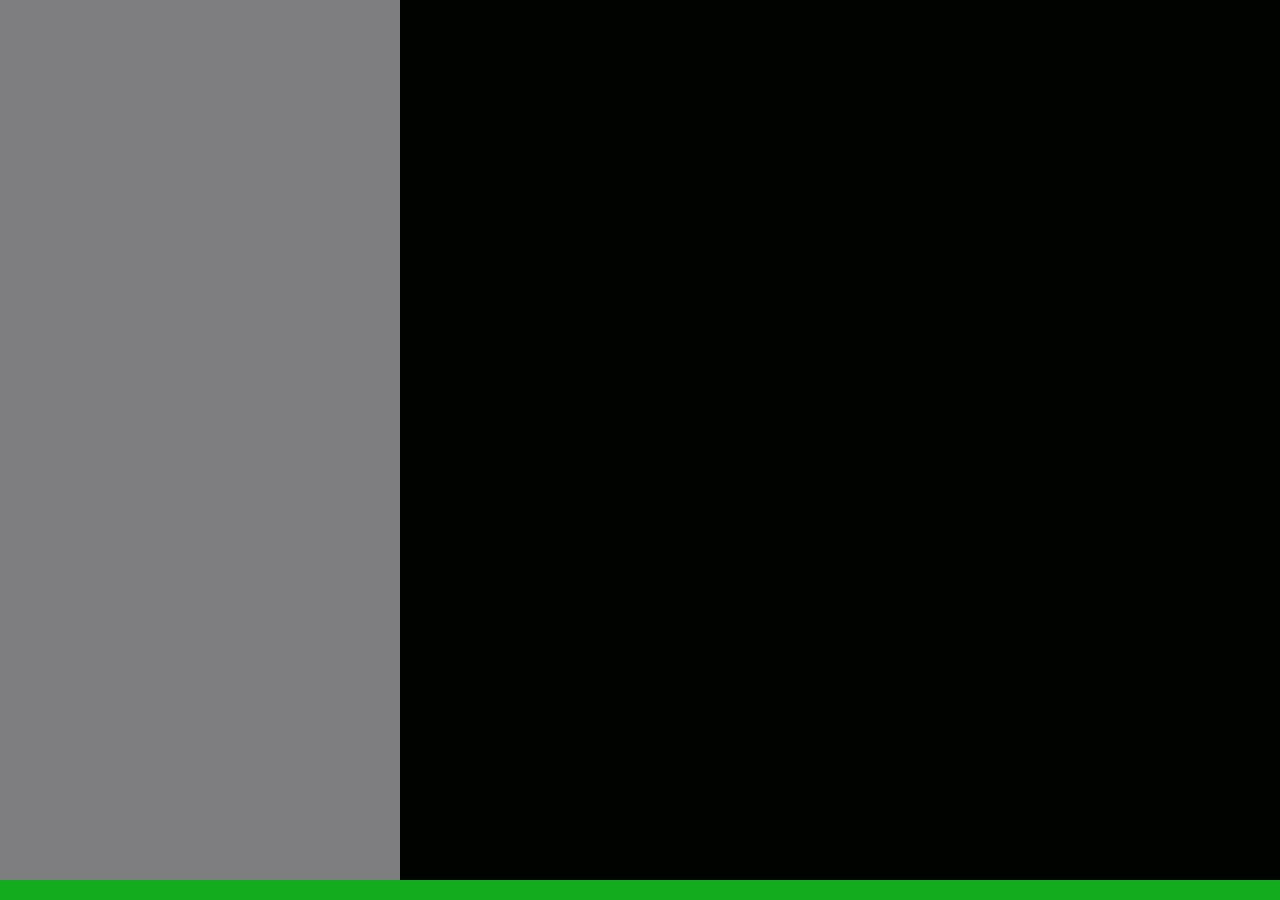
==== index.html @ 2b6fee9f "Added some code files from homework 6." ====
<!DOCTYPE html>
<html lang="en">
<head>
    <meta charset="UTF-8">
    <meta name="viewport" content="width=device-width, initial-scale=1.0">
    <link rel="stylesheet" href="styles.css">
    <title>SpencerCon</title>
</head>

<!-- Header -->
<header>

</header>


<!-- Body -->
<body>
    <!-- Side Bar Navigation -->
    <aside>
        
    </aside>
    
    <!-- Main -->
    <main>

    </main>
</body>

<!-- Footer -->
<footer>

</footer>

</html>
---- styles.css ----
/* ***************************************************************************************** */
/* Grid Set up */
body {
  margin: 0;
  min-height: 100vh;
  display: grid;
  
  /* Use `grid-template` to control the sizing of these areas. */
  grid-template: auto 1fr auto / minmax(275px, 400px) 1fr;

  /* Use `grid-template-areas` to define four named areas: `header`, `main`, `sidebar`, `footer`. */
  grid-template-areas:
    "header header"
    "sidebar main"
    "footer footer";
    gap: 0;
    box-sizing: border-box;
}

header {
  background-color: rgb(18, 172, 30);
  grid-area: header;
}

aside {
  background-color: rgb(126, 126, 128);
  grid-area: sidebar;
}

main {
  background-color: rgb(1, 3, 0);
  grid-area: main;
  max-width: 100vw;
}

footer {
  grid-area: footer;
  background-color: rgb(18, 172, 30);
  box-sizing: border-box;
  padding: 10px;
}
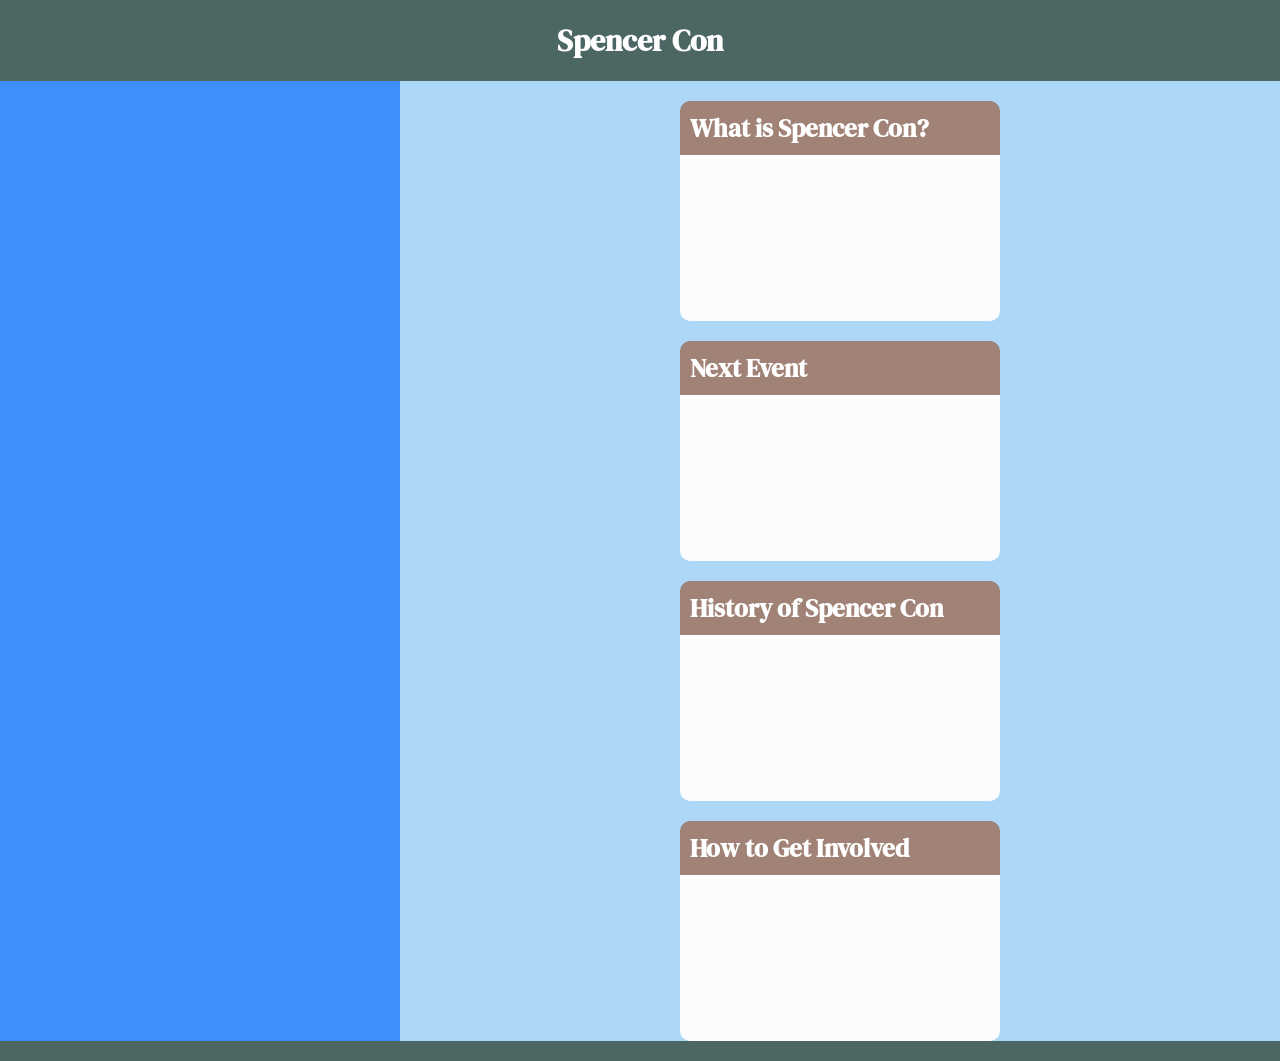
==== commit 46fa58c3: "Working towards getting the iPhone set up looking good." ====
--- a/index.html
+++ b/index.html
@@ -5,11 +5,19 @@
     <meta name="viewport" content="width=device-width, initial-scale=1.0">
     <link rel="stylesheet" href="styles.css">
     <title>SpencerCon</title>
+
+    <!-- Objective - Using my devtool demo font pairing! -->
+    <link rel="preconnect" href="https://fonts.googleapis.com">
+    <link rel="preconnect" href="https://fonts.gstatic.com" crossorigin>
+    <link href="https://fonts.googleapis.com/css2?family=DM+Serif+Display:ital@0;1&family=Roboto+Mono:ital,wght@0,100..700;1,100..700&display=swap" rel="stylesheet">
 </head>
 
 <!-- Header -->
 <header>
+    <div class="header-container">
+        <h1>Spencer Con</h1>
 
+    </div>
 </header>
 
 
@@ -22,7 +30,23 @@
     
     <!-- Main -->
     <main>
-
+        <div class="main-container">
+            <div class="main-card">
+                <h2>What is Spencer Con?</h2>
+            </div>
+            
+            <div class="main-card">
+                <h2>Next Event</h2>
+            </div>
+            
+            <div class="main-card">
+                <h2>History of Spencer Con</h2>
+            </div>
+            
+            <div class="main-card">
+                <h2>How to Get Involved</h2>
+            </div>
+        </div>
     </main>
 </body>
 
--- a/styles.css
+++ b/styles.css
@@ -1,4 +1,38 @@
 /* ***************************************************************************************** */
+/* Objective - Dev Tool demo from classmate -> Coolors palette using lock feature: */
+:root {
+  --icy-blue: #add7f6ff;
+  --dusty-taupe: #a18276ff;
+  --blue-energy: #3f8efcff;
+  --granite: #4c6663ff;
+  --tan: #dab785ff;
+}
+
+/* Objective - My Dev Tool Demo font pairing CSS Code */
+.dm-serif-display-regular {
+  font-family: "DM Serif Display", serif;
+  font-weight: 500;
+  font-style: normal;
+}
+
+.dm-serif-display-regular-italic {
+  font-family: "DM Serif Display", serif;
+  font-weight: 500;
+  font-style: italic;
+}
+
+
+.roboto-mono {
+  font-family: "Roboto Mono", monospace;
+  font-optical-sizing: auto;
+  font-weight: 400;
+  font-style: normal;
+}
+
+
+/* ************************************************************************************************************************* */
+/* ************************************************ Main Setup ************************************************ */
+/* ************************************************************************************************************************* */
 /* Grid Set up */
 body {
   margin: 0;
@@ -11,31 +45,143 @@
   /* Use `grid-template-areas` to define four named areas: `header`, `main`, `sidebar`, `footer`. */
   grid-template-areas:
     "header header"
-    "sidebar main"
+    "main main"
     "footer footer";
     gap: 0;
     box-sizing: border-box;
 }
 
+h1 {
+  font-size: 30px;
+  color: white;
+  font-family: "DM Serif Display", serif;
+  text-align: center;
+}
+
+h2 {
+  font-size: 25px;
+  color: white;
+  font-family: "DM Serif Display", serif;
+  background-color: var(--dusty-taupe);
+  border-radius: 10px 10px 0px 0px;
+  margin: 0px 0 10px 0;
+  padding: 10px;
+  width: 300px;
+}
+
+
+
+.header-container {
+  align-items: center;
+  margin: 0 auto;
+
+}
+
+.main-container {
+  align-items: center;
+  margin: 0 auto;
+  display: flex;
+  flex-direction: column;
+
+}
+
+p {
+  font-family: "Roboto Mono", monospace;
+}
+
 header {
-  background-color: rgb(18, 172, 30);
+  background-color: var(--granite);
   grid-area: header;
+  font-size: 30px;
+  display: flex;
 }
 
 aside {
-  background-color: rgb(126, 126, 128);
+  background-color: var(--blue-energy);
   grid-area: sidebar;
 }
 
 main {
-  background-color: rgb(1, 3, 0);
+  background-color: var(--icy-blue);
   grid-area: main;
   max-width: 100vw;
 }
 
 footer {
   grid-area: footer;
-  background-color: rgb(18, 172, 30);
+  background-color: var(--granite);
   box-sizing: border-box;
   padding: 10px;
+}
+
+
+.main-card {
+  background-color: rgb(251, 252, 251);
+  display: flex;
+  flex-direction: column;
+  align-items: center;
+  height: 220px;
+  border-radius: 20px 20px 10px 10px;
+  box-sizing: border-box;
+  flex: 0 1 220px;
+  min-width: 160px;
+  margin-top: 20px;
+}
+
+/* ******************************************************************************************************************************* */
+/* *************** Bootstrap Media Breakpoints ****************************** */
+/* ******************************************************************************************************************************* */
+/* Small Screen */
+@media screen and (min-width: 576px) {
+  body {
+    margin: 0;
+    min-height: 100vh;
+    display: grid;
+    
+    /* Use `grid-template` to control the sizing of these areas. */
+    grid-template: auto 1fr auto / minmax(275px, 400px) 1fr;
+
+    /* Use `grid-template-areas` to define four named areas: `header`, `main`, `sidebar`, `footer`. */
+    grid-template-areas:
+      "header header"
+      "main main"
+      "footer footer";
+      gap: 0;
+      box-sizing: border-box;
+  }
+}
+
+/* Medium Screen */
+@media screen and (min-width: 768px) {
+  body {
+    margin: 0;
+    min-height: 100vh;
+    display: grid;
+    
+    /* Use `grid-template` to control the sizing of these areas. */
+    grid-template: auto 1fr auto / minmax(275px, 400px) 1fr;
+
+    /* Use `grid-template-areas` to define four named areas: `header`, `main`, `sidebar`, `footer`. */
+    grid-template-areas:
+      "header header"
+      "sidebar main"
+      "footer footer";
+      gap: 0;
+      box-sizing: border-box;
+  }
+}
+
+/* Large Screen */
+@media screen and (min-width: 992px) {
+
+}
+
+/* Extra Large Screen */
+@media screen and (min-width: 1200px) {
+  
+}
+
+/* Extra Extra Large Screen */
+@media screen and (min-width: 1400px) {
+  
 }
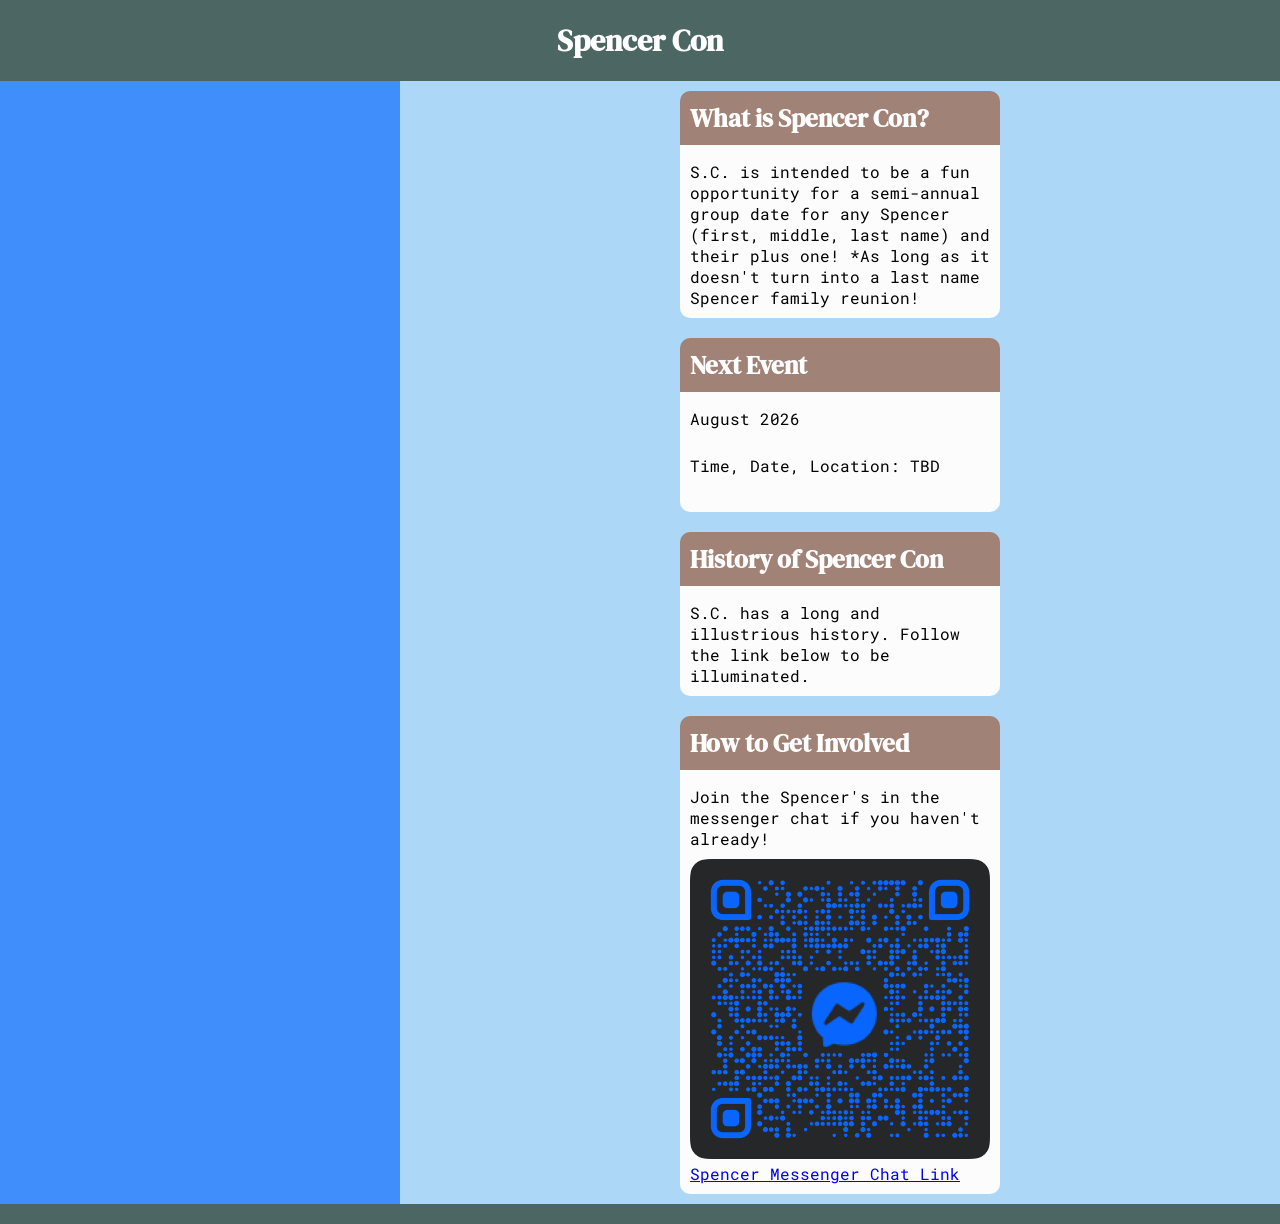
==== commit 3ea97af0: "Adding a favicon, as well as a qr code, and updating the overall styles of the cards." ====
--- a/index.html
+++ b/index.html
@@ -4,6 +4,7 @@
     <meta charset="UTF-8">
     <meta name="viewport" content="width=device-width, initial-scale=1.0">
     <link rel="stylesheet" href="styles.css">
+    <link rel="icon" type="png" href="s_c_icon.png">
     <title>SpencerCon</title>
 
     <!-- Objective - Using my devtool demo font pairing! -->
@@ -33,18 +34,35 @@
         <div class="main-container">
             <div class="main-card">
                 <h2>What is Spencer Con?</h2>
+
+                <p>
+                    S.C. is intended to be a fun opportunity for a semi-annual group date for any Spencer (first, middle, last name) and their plus one!
+                    *As long as it doesn't turn into a last name Spencer family reunion!
+                </p>
             </div>
             
             <div class="main-card">
                 <h2>Next Event</h2>
+                <p>August 2026</p>
+                <p>Time, Date, Location: TBD</p>
+                <p></p>
             </div>
             
             <div class="main-card">
                 <h2>History of Spencer Con</h2>
+                <p>S.C. has a long and illustrious history. Follow the link below to be illuminated.</p>
             </div>
             
             <div class="main-card">
                 <h2>How to Get Involved</h2>
+
+                <p>
+                    Join the Spencer's in the messenger chat if you haven't already!
+                    <br>
+                    <img src="spencer_messenger_qr_code.png" alt="Spencer Messenger QR Code">
+                    <a target="_blank" href="https://m.me/j/AbYr_AQEyQMkCAcX/?send_source=gc:copy_invite_link_c"> Spencer Messenger Chat Link</a>
+
+                </p>
             </div>
         </div>
     </main>
--- a/styles.css
+++ b/styles.css
@@ -64,7 +64,7 @@
   font-family: "DM Serif Display", serif;
   background-color: var(--dusty-taupe);
   border-radius: 10px 10px 0px 0px;
-  margin: 0px 0 10px 0;
+  margin: 0px 0 0px 0;
   padding: 10px;
   width: 300px;
 }
@@ -85,8 +85,17 @@
 
 }
 
+img {
+  margin-top: 10px;
+}
+
 p {
   font-family: "Roboto Mono", monospace;
+  /* padding: 20px; */
+  margin-left: 10px;
+  margin-bottom: 10px;
+  margin-right: 10px;
+  padding-top: 0px;
 }
 
 header {
@@ -119,14 +128,19 @@
   background-color: rgb(251, 252, 251);
   display: flex;
   flex-direction: column;
-  align-items: center;
-  height: 220px;
   border-radius: 20px 20px 10px 10px;
-  box-sizing: border-box;
-  flex: 0 1 220px;
-  min-width: 160px;
-  margin-top: 20px;
-}
+  width: 320px;
+  height: auto;
+  margin-top: 10px;
+  margin-bottom: 10px;
+}
+
+.main-card img {
+  width: 100%;
+  height: auto;
+  object-fit: cover;
+}
+
 
 /* ******************************************************************************************************************************* */
 /* *************** Bootstrap Media Breakpoints ****************************** */
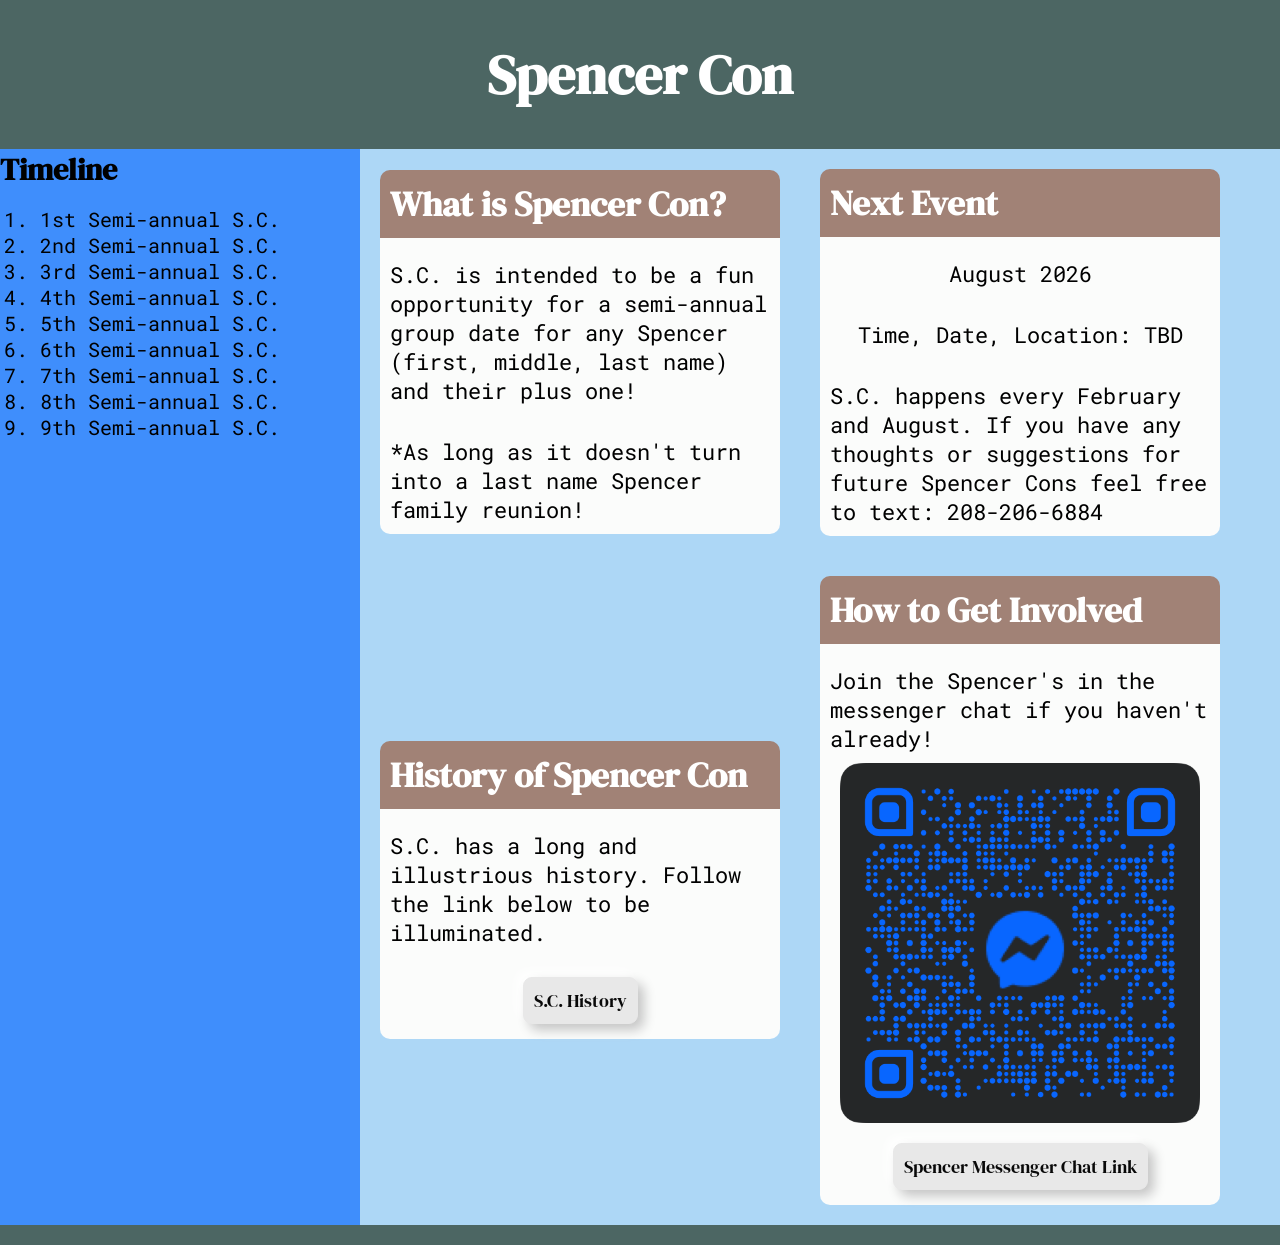
==== commit 6a2fff7d: "There is an error now in the code causing the smaller screens to be squished with this white column " ====
--- a/index.html
+++ b/index.html
@@ -26,6 +26,19 @@
 <body>
     <!-- Side Bar Navigation -->
     <aside>
+        <h3> Timeline</h3>
+
+        <ol>
+            <li>1st Semi-annual S.C.</li>
+            <li>2nd Semi-annual S.C.</li>
+            <li>3rd Semi-annual S.C.</li>
+            <li>4th Semi-annual S.C.</li>
+            <li>5th Semi-annual S.C.</li>
+            <li>6th Semi-annual S.C.</li>
+            <li>7th Semi-annual S.C.</li>
+            <li>8th Semi-annual S.C.</li>
+            <li>9th Semi-annual S.C.</li>
+        </ol>
         
     </aside>
     
@@ -37,20 +50,24 @@
 
                 <p>
                     S.C. is intended to be a fun opportunity for a semi-annual group date for any Spencer (first, middle, last name) and their plus one!
-                    *As long as it doesn't turn into a last name Spencer family reunion!
                 </p>
+                <p>*As long as it doesn't turn into a last name Spencer family reunion!</p>
             </div>
             
             <div class="main-card">
                 <h2>Next Event</h2>
                 <p>August 2026</p>
                 <p>Time, Date, Location: TBD</p>
-                <p></p>
+                <p>S.C. happens every February and August. If you have any thoughts or suggestions for future Spencer Cons feel free to text: 208-206-6884</p>
             </div>
             
             <div class="main-card">
                 <h2>History of Spencer Con</h2>
                 <p>S.C. has a long and illustrious history. Follow the link below to be illuminated.</p>
+
+                <a href="history.html">
+                    <button>S.C. History</button>
+                </a>
             </div>
             
             <div class="main-card">
@@ -58,11 +75,13 @@
 
                 <p>
                     Join the Spencer's in the messenger chat if you haven't already!
-                    <br>
-                    <img src="spencer_messenger_qr_code.png" alt="Spencer Messenger QR Code">
-                    <a target="_blank" href="https://m.me/j/AbYr_AQEyQMkCAcX/?send_source=gc:copy_invite_link_c"> Spencer Messenger Chat Link</a>
+                </p>
 
-                </p>
+                <img src="spencer_messenger_qr_code.png" alt="Spencer Messenger QR Code">
+
+                <a target="_blank" href="https://m.me/j/AbYr_AQEyQMkCAcX/?send_source=gc:copy_invite_link_c"> 
+                    <button>Spencer Messenger Chat Link</button>
+                </a>
             </div>
         </div>
     </main>
--- a/styles.css
+++ b/styles.css
@@ -35,12 +35,12 @@
 /* ************************************************************************************************************************* */
 /* Grid Set up */
 body {
-  margin: 0;
+  margin: 0px;
   min-height: 100vh;
   display: grid;
   
   /* Use `grid-template` to control the sizing of these areas. */
-  grid-template: auto 1fr auto / minmax(275px, 400px) 1fr;
+  grid-template: auto 1fr auto / minmax(75px, 400px) 1fr;
 
   /* Use `grid-template-areas` to define four named areas: `header`, `main`, `sidebar`, `footer`. */
   grid-template-areas:
@@ -69,6 +69,31 @@
   width: 300px;
 }
 
+/* ***************************************************** */
+/* Adding Neumorphism */
+/* ***************************************************** */
+button {
+  font-family: "DM Serif Display", serif;
+  font-size: 25px;
+
+  color: #090909;
+  font-size: 18px;
+  border-radius: 0.5em;
+  background: #e8e8e8;
+  cursor: pointer;
+  border: 1px solid #e8e8e8;
+  transition: all 0.3s;
+  box-shadow: 6px 6px 12px #c5c5c5, -6px -6px 12px #ffffff;
+
+  padding: 10px;
+  margin-bottom: 15px;
+  margin-top: 20px;
+}
+
+button:active {
+  color: #666;
+  box-shadow: inset 4px 4px 12px #c5c5c5, inset -4px -4px 12px #ffffff;
+}
 
 
 .header-container {
@@ -82,16 +107,12 @@
   margin: 0 auto;
   display: flex;
   flex-direction: column;
-
-}
-
-img {
-  margin-top: 10px;
+  flex-wrap: wrap;
+
 }
 
 p {
   font-family: "Roboto Mono", monospace;
-  /* padding: 20px; */
   margin-left: 10px;
   margin-bottom: 10px;
   margin-right: 10px;
@@ -108,6 +129,18 @@
 aside {
   background-color: var(--blue-energy);
   grid-area: sidebar;
+  align-items: center;
+}
+
+li {
+  font-family: "Roboto Mono", monospace;
+  font-size: 20px;
+}
+
+h3 {
+  margin: 0 auto;
+  font-family: "DM Serif Display", serif;
+  font-size: 30px;
 }
 
 main {
@@ -133,10 +166,12 @@
   height: auto;
   margin-top: 10px;
   margin-bottom: 10px;
+  align-items: center;
+  
 }
 
 .main-card img {
-  width: 100%;
+  width: 90%;
   height: auto;
   object-fit: cover;
 }
@@ -153,7 +188,7 @@
     display: grid;
     
     /* Use `grid-template` to control the sizing of these areas. */
-    grid-template: auto 1fr auto / minmax(275px, 400px) 1fr;
+    grid-template: auto 1fr auto / minmax(275px, 360px) 1fr;
 
     /* Use `grid-template-areas` to define four named areas: `header`, `main`, `sidebar`, `footer`. */
     grid-template-areas:
@@ -163,17 +198,69 @@
       gap: 0;
       box-sizing: border-box;
   }
+
+  .main-card {
+    width: 340px;
+  }
+
+  h2 {
+    width: 320px;
+    font-size: 30px;
+  }
+
+  h1 {
+    font-size: 45px;
+  }
+
+  p {
+    font-size: 20px;
+  }
 }
 
 /* Medium Screen */
 @media screen and (min-width: 768px) {
   body {
-    margin: 0;
+    /* margin: 0; */
     min-height: 100vh;
+    /* min-width: 100vw; */
     display: grid;
     
     /* Use `grid-template` to control the sizing of these areas. */
-    grid-template: auto 1fr auto / minmax(275px, 400px) 1fr;
+    /* grid-template: auto 1fr auto / minmax(275px, 340px) 1fr; */
+
+    /* Use `grid-template-areas` to define four named areas: `header`, `main`, `sidebar`, `footer`. */
+    grid-template-areas:
+      "header header"
+      "main main"
+      "footer footer";
+      gap: 0;
+      box-sizing: border-box;
+  }
+
+  .main-card {
+    width: 380px;
+  }
+
+  h2 {
+    width: 360px;
+    font-size: 35px;
+  }
+
+  h1 {
+    font-size: 55px;
+  }
+
+  p {
+    font-size: 22px;
+  }
+}
+
+/* Large Screen */
+@media screen and (min-width: 992px) {
+    body {
+    margin: 0 auto;
+    min-height: 100vh;
+    display: grid;
 
     /* Use `grid-template-areas` to define four named areas: `header`, `main`, `sidebar`, `footer`. */
     grid-template-areas:
@@ -183,19 +270,52 @@
       gap: 0;
       box-sizing: border-box;
   }
-}
-
-/* Large Screen */
-@media screen and (min-width: 992px) {
-
-}
+
+  .main-card {
+    width: 400px;
+  }
+
+  h2 {
+    width: 380px;
+    font-size: 35px;
+  }
+
+  h1 {
+    font-size: 55px;
+  }
+
+  p {
+    font-size: 22px;
+  }
+}
+
+
 
 /* Extra Large Screen */
-@media screen and (min-width: 1200px) {
-  
+@media screen and (min-width: 1200px) {  
+  .main-container {
+    /* align-items: center; */
+    margin: 0 auto;
+    display: flex;
+    flex-direction: row;
+  }
+
+  .main-card {
+    /* padding: 20px; */
+    margin: 20px;
+  }
 }
 
 /* Extra Extra Large Screen */
 @media screen and (min-width: 1400px) {
-  
+  .main-container {
+    flex-direction: row;
+  }
+}
+
+/* Largest Screen */
+@media screen and (min-width: 4400px) {
+  .main-container {
+    flex-direction: row;
+  }
 }
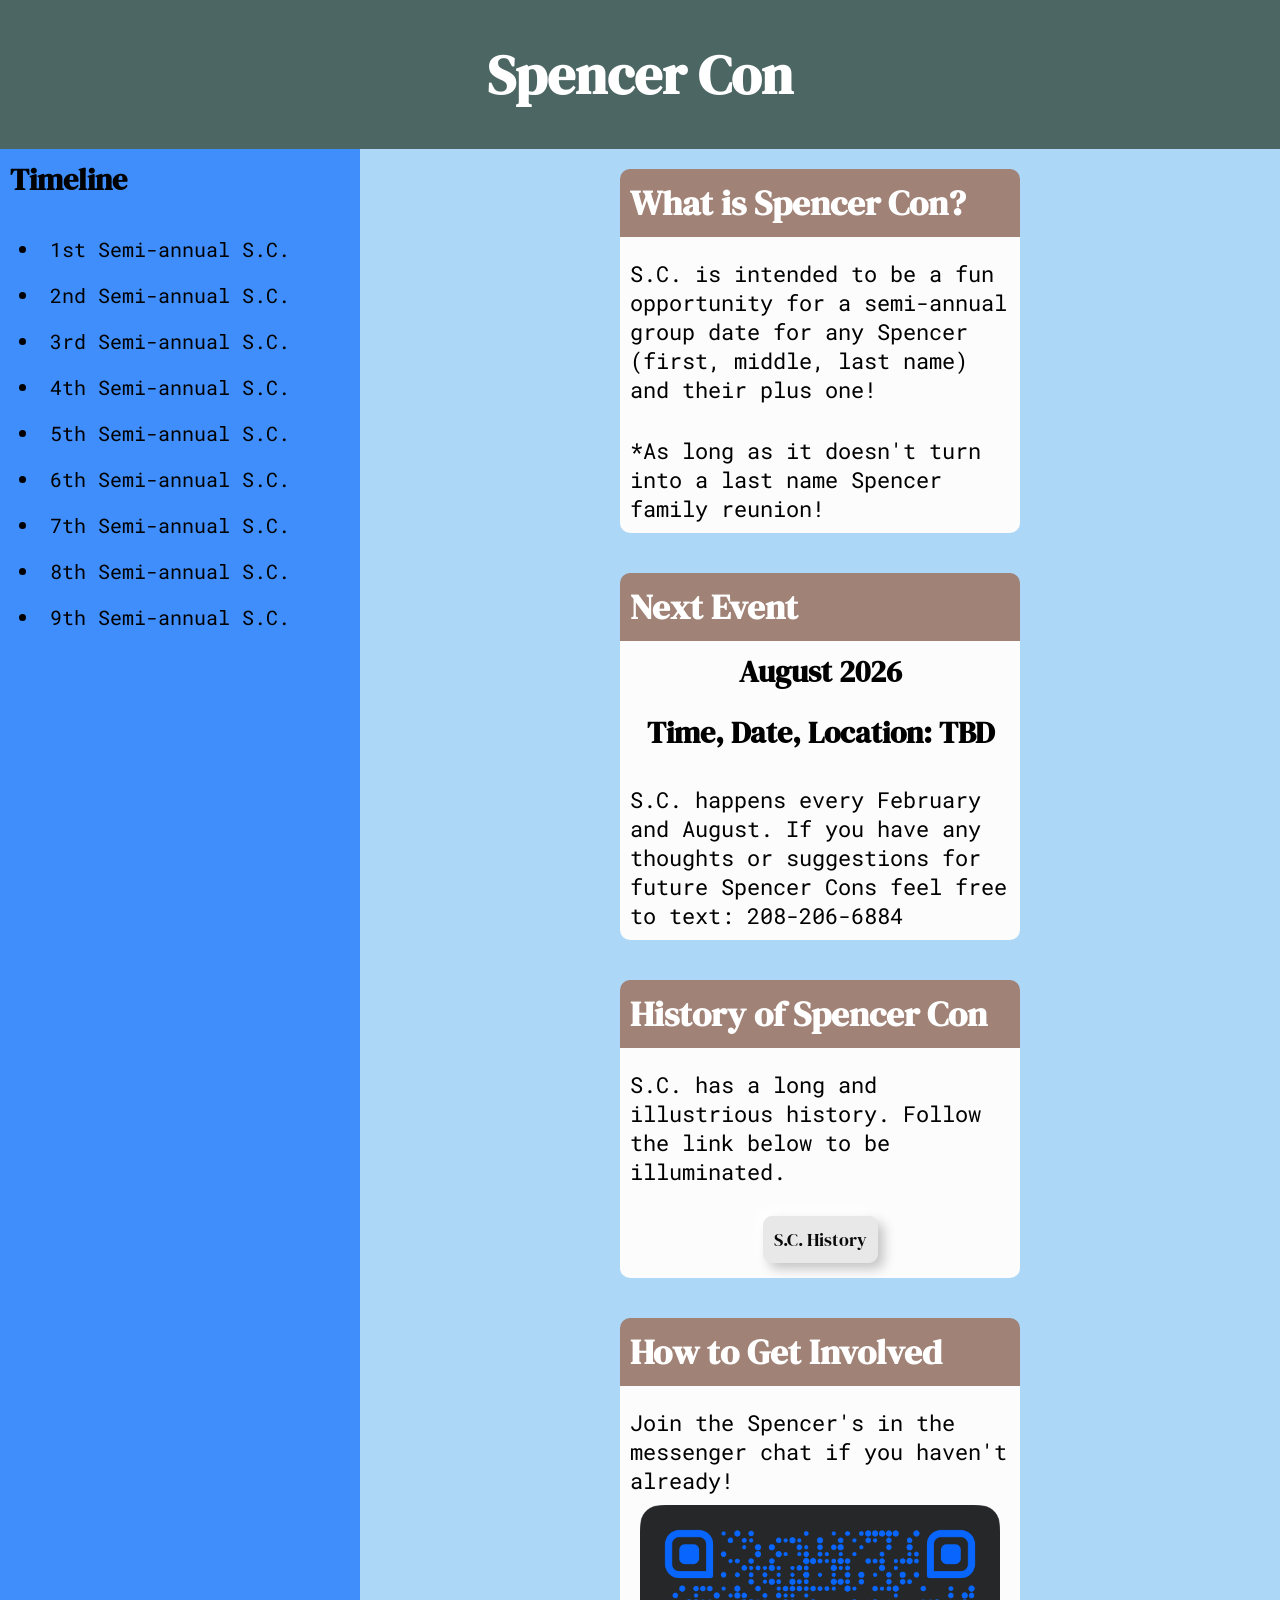
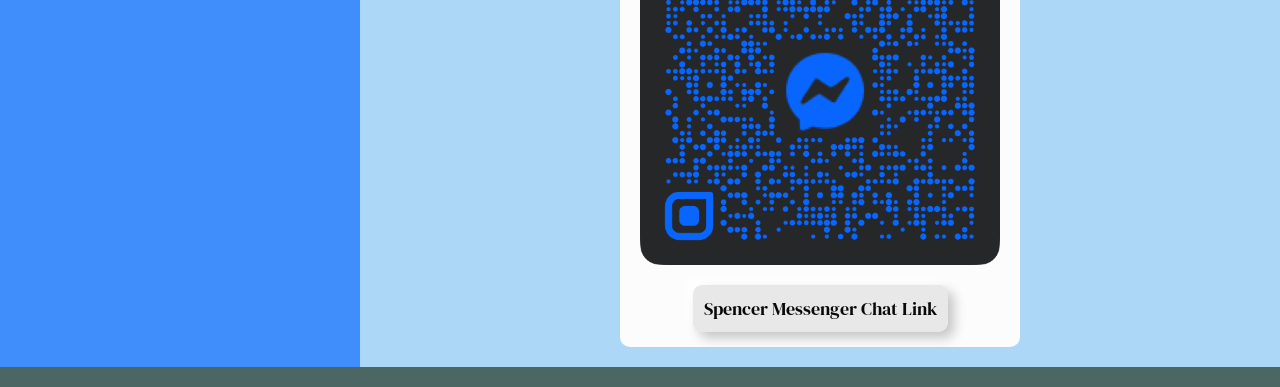
==== commit a2e143c9: "Fixed the weird screen size issues and added some animations." ====
--- a/index.html
+++ b/index.html
@@ -21,26 +21,28 @@
     </div>
 </header>
 
+<!-- Side Bar Navigation -->
+<aside>
+    <h3>Timeline</h3>
+
+    <ul>
+        <li>1st Semi-annual S.C.</li>
+        <li>2nd Semi-annual S.C.</li>
+        <li>3rd Semi-annual S.C.</li>
+        <li>4th Semi-annual S.C.</li>
+        <li>5th Semi-annual S.C.</li>
+        <li>6th Semi-annual S.C.</li>
+        <li>7th Semi-annual S.C.</li>
+        <li>8th Semi-annual S.C.</li>
+        <li>9th Semi-annual S.C.</li>
+    </ul>
+    
+</aside>
+
 
 <!-- Body -->
 <body>
-    <!-- Side Bar Navigation -->
-    <aside>
-        <h3> Timeline</h3>
 
-        <ol>
-            <li>1st Semi-annual S.C.</li>
-            <li>2nd Semi-annual S.C.</li>
-            <li>3rd Semi-annual S.C.</li>
-            <li>4th Semi-annual S.C.</li>
-            <li>5th Semi-annual S.C.</li>
-            <li>6th Semi-annual S.C.</li>
-            <li>7th Semi-annual S.C.</li>
-            <li>8th Semi-annual S.C.</li>
-            <li>9th Semi-annual S.C.</li>
-        </ol>
-        
-    </aside>
     
     <!-- Main -->
     <main>
@@ -56,8 +58,8 @@
             
             <div class="main-card">
                 <h2>Next Event</h2>
-                <p>August 2026</p>
-                <p>Time, Date, Location: TBD</p>
+                <h3>August 2026</h3>
+                <h3>Time, Date, Location: TBD</h3>
                 <p>S.C. happens every February and August. If you have any thoughts or suggestions for future Spencer Cons feel free to text: 208-206-6884</p>
             </div>
             
--- a/styles.css
+++ b/styles.css
@@ -27,6 +27,83 @@
   font-optical-sizing: auto;
   font-weight: 400;
   font-style: normal;
+}
+
+/* ************************************************************************************************************************** */
+/* ***************** Including On Load Animations ************************************ */
+/* ************************************************************************************************************************** */
+
+/* .slide-in-bck-center {
+	animation: slide-in-bck-center 3.7s cubic-bezier(0.250, 0.460, 0.450, 0.940) both;
+}
+
+@keyframes slide-in-bck-center {
+  0% {
+    transform: translateZ(600px);
+    opacity: 0;
+  }
+  100% {
+    transform: translateZ(0);
+    opacity: 1;
+  }
+} */
+
+/* For the Cards */
+.flip-in-hor-bottom {
+	animation: flip-in-hor-bottom 0.5s cubic-bezier(0.250, 0.460, 0.450, 0.940) both;
+}
+
+@keyframes flip-in-hor-bottom {
+  0% {
+    transform: rotateX(80deg);
+    opacity: 0;
+  }
+  100% {
+    transform: rotateX(0);
+    opacity: 1;
+  }
+}
+
+/* For the H1 Tag */
+.bounce-in-top {
+	animation: bounce-in-top 1.1s both;
+}
+
+@keyframes bounce-in-top {
+  0% {
+    transform: translateY(-500px);
+    animation-timing-function: ease-in;
+    opacity: 0;
+  }
+  38% {
+    transform: translateY(0);
+    animation-timing-function: ease-out;
+    opacity: 1;
+  }
+  55% {
+    transform: translateY(-65px);
+    animation-timing-function: ease-in;
+  }
+  72% {
+    transform: translateY(0);
+    animation-timing-function: ease-out;
+  }
+  81% {
+    transform: translateY(-28px);
+    animation-timing-function: ease-in;
+  }
+  90% {
+    transform: translateY(0);
+    animation-timing-function: ease-out;
+  }
+  95% {
+    transform: translateY(-8px);
+    animation-timing-function: ease-in;
+  }
+  100% {
+    transform: translateY(0);
+    animation-timing-function: ease-out;
+  }
 }
 
 
@@ -40,13 +117,14 @@
   display: grid;
   
   /* Use `grid-template` to control the sizing of these areas. */
-  grid-template: auto 1fr auto / minmax(75px, 400px) 1fr;
+  /* grid-template-columns: 1fr; */
+  grid-template: auto 1fr auto / minmax(375px, 800px) 1fr;
 
   /* Use `grid-template-areas` to define four named areas: `header`, `main`, `sidebar`, `footer`. */
   grid-template-areas:
-    "header header"
-    "main main"
-    "footer footer";
+    "header"
+    "main"
+    "footer";
     gap: 0;
     box-sizing: border-box;
 }
@@ -56,6 +134,7 @@
   color: white;
   font-family: "DM Serif Display", serif;
   text-align: center;
+  animation: bounce-in-top 2s;
 }
 
 h2 {
@@ -130,23 +209,25 @@
   background-color: var(--blue-energy);
   grid-area: sidebar;
   align-items: center;
+  display: none;
 }
 
 li {
   font-family: "Roboto Mono", monospace;
   font-size: 20px;
+  padding: 10px;
 }
 
 h3 {
   margin: 0 auto;
   font-family: "DM Serif Display", serif;
   font-size: 30px;
+  padding: 10px;
 }
 
 main {
   background-color: var(--icy-blue);
   grid-area: main;
-  max-width: 100vw;
 }
 
 footer {
@@ -167,7 +248,7 @@
   margin-top: 10px;
   margin-bottom: 10px;
   align-items: center;
-  
+  animation: flip-in-hor-bottom 3s;
 }
 
 .main-card img {
@@ -215,6 +296,8 @@
   p {
     font-size: 20px;
   }
+
+
 }
 
 /* Medium Screen */
@@ -287,6 +370,14 @@
   p {
     font-size: 22px;
   }
+
+  aside {
+    background-color: var(--blue-energy);
+    grid-area: sidebar;
+    align-items: center;
+    display:block;
+
+  }
 }
 
 
@@ -297,12 +388,18 @@
     /* align-items: center; */
     margin: 0 auto;
     display: flex;
-    flex-direction: row;
+    flex-direction: column;
   }
 
   .main-card {
     /* padding: 20px; */
     margin: 20px;
+  }
+
+  aside {
+    background-color: var(--blue-energy);
+    grid-area: sidebar;
+    align-items: center;
   }
 }
 
@@ -311,6 +408,12 @@
   .main-container {
     flex-direction: row;
   }
+
+  aside {
+    background-color: var(--blue-energy);
+    grid-area: sidebar;
+    align-items: center;
+  }
 }
 
 /* Largest Screen */
@@ -318,4 +421,10 @@
   .main-container {
     flex-direction: row;
   }
+
+  aside {
+    background-color: var(--blue-energy);
+    grid-area: sidebar;
+    align-items: center;
+  }
 }
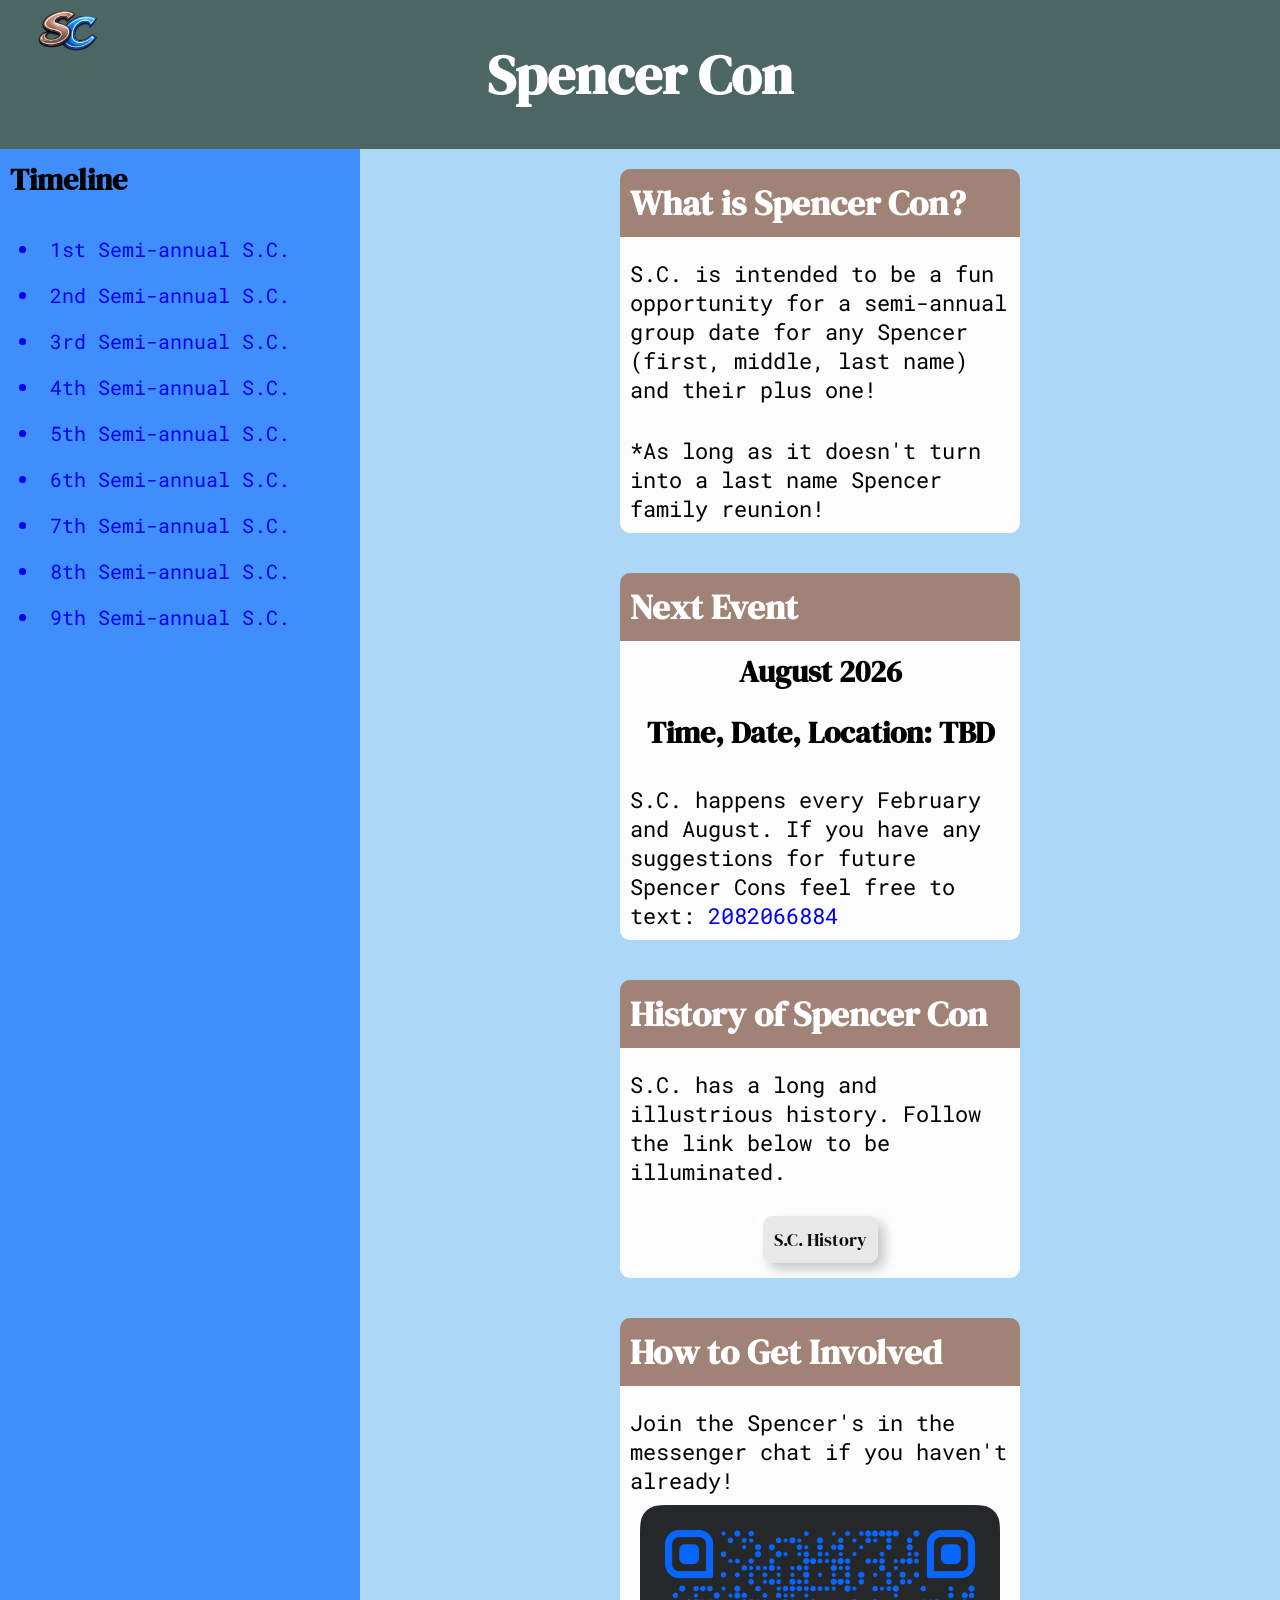
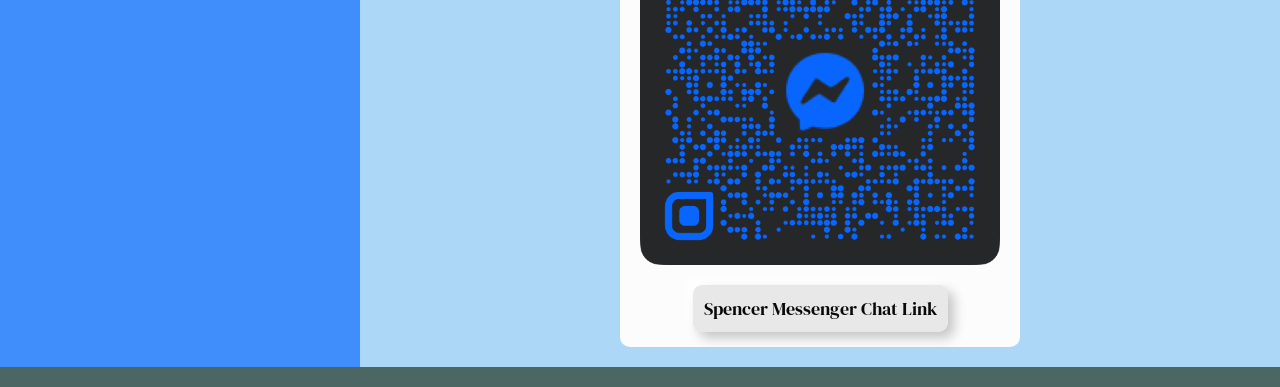
==== commit 67e5da89: "Updated the history and added the home icon on the header" ====
--- a/index.html
+++ b/index.html
@@ -15,8 +15,15 @@
 
 <!-- Header -->
 <header>
+
+    <a class="home-icon" href="index.html">
+        <img src="s_c_icon.png" alt="Home Icon">
+    </a>
+
     <div class="header-container">
-        <h1>Spencer Con</h1>
+        <h1 class="h1-header">
+            Spencer Con
+        </h1> 
 
     </div>
 </header>
@@ -26,15 +33,33 @@
     <h3>Timeline</h3>
 
     <ul>
-        <li>1st Semi-annual S.C.</li>
-        <li>2nd Semi-annual S.C.</li>
-        <li>3rd Semi-annual S.C.</li>
-        <li>4th Semi-annual S.C.</li>
-        <li>5th Semi-annual S.C.</li>
-        <li>6th Semi-annual S.C.</li>
-        <li>7th Semi-annual S.C.</li>
-        <li>8th Semi-annual S.C.</li>
-        <li>9th Semi-annual S.C.</li>
+        <a href="history.html#SC1">
+            <li>1st Semi-annual S.C.</li>
+        </a>
+        <a href="history.html#SC2">
+            <li>2nd Semi-annual S.C.</li>
+        </a>
+        <a href="history.html#SC3">
+            <li>3rd Semi-annual S.C.</li>
+        </a>
+        <a href="history.html#SC4">
+            <li>4th Semi-annual S.C.</li>
+        </a>
+        <a href="history.html#SC5">
+            <li>5th Semi-annual S.C.</li>
+        </a>
+        <a href="history.html#SC6">
+            <li>6th Semi-annual S.C.</li>
+        </a>
+        <a href="history.html#SC7">
+            <li>7th Semi-annual S.C.</li>
+        </a>
+        <a href="history.html#SC8">
+            <li>8th Semi-annual S.C.</li>
+        </a>
+        <a href="history.html#SC9">
+            <li>9th Semi-annual S.C.</li>
+        </a>
     </ul>
     
 </aside>
@@ -42,8 +67,6 @@
 
 <!-- Body -->
 <body>
-
-    
     <!-- Main -->
     <main>
         <div class="main-container">
@@ -60,7 +83,7 @@
                 <h2>Next Event</h2>
                 <h3>August 2026</h3>
                 <h3>Time, Date, Location: TBD</h3>
-                <p>S.C. happens every February and August. If you have any thoughts or suggestions for future Spencer Cons feel free to text: 208-206-6884</p>
+                <p>S.C. happens every February and August. If you have any suggestions for future Spencer Cons feel free to text: <a href="sms:2082066884">2082066884</a> </p>
             </div>
             
             <div class="main-card">
--- a/styles.css
+++ b/styles.css
@@ -1,5 +1,6 @@
 /* ***************************************************************************************** */
 /* Objective - Dev Tool demo from classmate -> Coolors palette using lock feature: */
+/* ***************************************************************************************** */
 :root {
   --icy-blue: #add7f6ff;
   --dusty-taupe: #a18276ff;
@@ -8,7 +9,10 @@
   --tan: #dab785ff;
 }
 
+
+/* ***************************************************************************************** */
 /* Objective - My Dev Tool Demo font pairing CSS Code */
+/* ***************************************************************************************** */
 .dm-serif-display-regular {
   font-family: "DM Serif Display", serif;
   font-weight: 500;
@@ -33,22 +37,7 @@
 /* ***************** Including On Load Animations ************************************ */
 /* ************************************************************************************************************************** */
 
-/* .slide-in-bck-center {
-	animation: slide-in-bck-center 3.7s cubic-bezier(0.250, 0.460, 0.450, 0.940) both;
-}
-
-@keyframes slide-in-bck-center {
-  0% {
-    transform: translateZ(600px);
-    opacity: 0;
-  }
-  100% {
-    transform: translateZ(0);
-    opacity: 1;
-  }
-} */
-
-/* For the Cards */
+/* Animation for the Cards */
 .flip-in-hor-bottom {
 	animation: flip-in-hor-bottom 0.5s cubic-bezier(0.250, 0.460, 0.450, 0.940) both;
 }
@@ -64,9 +53,9 @@
   }
 }
 
-/* For the H1 Tag */
+/* Animation for the H1 Tag */
 .bounce-in-top {
-	animation: bounce-in-top 1.1s both;
+	animation: bounce-in-top 1s both;
 }
 
 @keyframes bounce-in-top {
@@ -108,7 +97,7 @@
 
 
 /* ************************************************************************************************************************* */
-/* ************************************************ Main Setup ************************************************ */
+/* ************************************************ Main/Default Setup ************************************************ */
 /* ************************************************************************************************************************* */
 /* Grid Set up */
 body {
@@ -129,11 +118,30 @@
     box-sizing: border-box;
 }
 
+/* ************************************************************************************************************************* */
+/* ************************************************ Headers ************************************************ */
+/* ************************************************************************************************************************* */
+
 h1 {
   font-size: 30px;
   color: white;
   font-family: "DM Serif Display", serif;
+  animation: bounce-in-top 2s;
+}
+
+.h1-header {
+  color: white;
+  font-family: "DM Serif Display", serif;
+  animation: bounce-in-top 2s;
   text-align: center;
+  width: auto;
+  display: inline-block;
+}
+
+.h1-main {
+  font-size: 30px;
+  color: black;
+  font-family: "DM Serif Display", serif;
   animation: bounce-in-top 2s;
 }
 
@@ -148,13 +156,65 @@
   width: 300px;
 }
 
-/* ***************************************************** */
-/* Adding Neumorphism */
-/* ***************************************************** */
+h3 {
+  margin: 0 auto;
+  font-family: "DM Serif Display", serif;
+  font-size: 30px;
+  padding: 10px;
+}
+
+p {
+  font-family: "Roboto Mono", monospace;
+  margin-left: 10px;
+  margin-bottom: 10px;
+  margin-right: 10px;
+  padding-top: 0px;
+}
+
+li {
+  font-family: "Roboto Mono", monospace;
+  font-size: 20px;
+  padding: 10px;
+}
+
+
+/* ************************************************************************************************************************* */
+/* ************************************************ Page Format ************************************************ */
+/* ************************************************************************************************************************* */
+header {
+  background-color: var(--granite);
+  grid-area: header;
+  font-size: 30px;
+  display: flex;
+}
+
+aside {
+  background-color: var(--blue-energy);
+  grid-area: sidebar;
+  align-items: center;
+  display: none;
+}
+
+main {
+  background-color: var(--icy-blue);
+  grid-area: main;
+}
+
+footer {
+  grid-area: footer;
+  background-color: var(--granite);
+  box-sizing: border-box;
+  padding: 10px;
+}
+
+
+/* ************************************************************************************************************************** */
+/* ***************************************** Objective - Adding Neumorphism to the Button *********************************** */
+/* ************************************************************************************************************************** */
 button {
   font-family: "DM Serif Display", serif;
   font-size: 25px;
-
+  
   color: #090909;
   font-size: 18px;
   border-radius: 0.5em;
@@ -163,7 +223,7 @@
   border: 1px solid #e8e8e8;
   transition: all 0.3s;
   box-shadow: 6px 6px 12px #c5c5c5, -6px -6px 12px #ffffff;
-
+  
   padding: 10px;
   margin-bottom: 15px;
   margin-top: 20px;
@@ -174,69 +234,78 @@
   box-shadow: inset 4px 4px 12px #c5c5c5, inset -4px -4px 12px #ffffff;
 }
 
-
+.floating-btn {
+  position: fixed;
+  bottom: 20px;
+  right: 20px;
+  padding: 12 px 18px;
+  font-size: 20px;
+  border: var(--tan);
+  border-radius: 8px;
+  background-color: var(--dusty-taupe);
+  color: white;
+  cursor: pointer;
+
+  z-index: 1000;
+}
+
+a {
+  text-decoration: none;
+}
+
+
+/* ************************************************************************************************************************** */
+/*  ************************************* Containers ********************************************** */
+/* ************************************************************************************************************************** */
 .header-container {
+  display: flex;
   align-items: center;
+  justify-content: center;
+  position: relative;
   margin: 0 auto;
-
-}
-
+}
+
+
+
+.home-icon {
+  position: absolute;
+  left: 20px;
+}
+
+.home-icon img {
+  height: 4rem;
+  width: auto;
+  display: inline-block;
+}
+
+/* Containers for the main element */
 .main-container {
   align-items: center;
   margin: 0 auto;
   display: flex;
   flex-direction: column;
   flex-wrap: wrap;
-
-}
-
-p {
-  font-family: "Roboto Mono", monospace;
-  margin-left: 10px;
-  margin-bottom: 10px;
-  margin-right: 10px;
-  padding-top: 0px;
-}
-
-header {
-  background-color: var(--granite);
-  grid-area: header;
-  font-size: 30px;
+  
+}
+
+/* Containers for the History.html */
+.history-container {
+  margin: 20px;
   display: flex;
-}
-
-aside {
-  background-color: var(--blue-energy);
-  grid-area: sidebar;
-  align-items: center;
-  display: none;
-}
-
-li {
-  font-family: "Roboto Mono", monospace;
-  font-size: 20px;
-  padding: 10px;
-}
-
-h3 {
-  margin: 0 auto;
-  font-family: "DM Serif Display", serif;
-  font-size: 30px;
-  padding: 10px;
-}
-
-main {
-  background-color: var(--icy-blue);
-  grid-area: main;
-}
-
-footer {
-  grid-area: footer;
-  background-color: var(--granite);
-  box-sizing: border-box;
-  padding: 10px;
-}
-
+  flex-direction: column;
+  flex-wrap: wrap;
+}
+
+.img-history-container {
+  display: flex;
+  flex-direction: column;
+}
+
+
+
+/* ************************************************************************************************************************** */
+/* ************************************************ Cards ********************************************************** */
+/* ************************************************************************************************************************** */
 
 .main-card {
   background-color: rgb(251, 252, 251);
@@ -248,7 +317,7 @@
   margin-top: 10px;
   margin-bottom: 10px;
   align-items: center;
-  animation: flip-in-hor-bottom 3s;
+  animation: flip-in-hor-bottom 1.5s;
 }
 
 .main-card img {
@@ -258,9 +327,27 @@
 }
 
 
+
+.img-history, .history-video {
+  width: 20rem;
+}
+
+.img-history {
+  border-radius: 50px; 
+  padding: 20px;
+  max-height: 1000px;
+}
+
+.history-video {
+  padding: 20px;
+  max-height: 1000px;
+}
+
+
 /* ******************************************************************************************************************************* */
 /* *************** Bootstrap Media Breakpoints ****************************** */
 /* ******************************************************************************************************************************* */
+
 /* Small Screen */
 @media screen and (min-width: 576px) {
   body {
@@ -293,8 +380,16 @@
     font-size: 45px;
   }
 
+  h1-main {
+    font-size: 35px;
+  }
+
   p {
     font-size: 20px;
+  }
+
+  .img-history, .history-video {
+    width: 25rem;
   }
 
 
@@ -324,17 +419,25 @@
     width: 380px;
   }
 
+  h1 {
+    font-size: 55px;
+  }
+
+  h1-main {
+    font-size: 45px;
+  }
+
   h2 {
     width: 360px;
     font-size: 35px;
   }
 
-  h1 {
-    font-size: 55px;
-  }
-
   p {
     font-size: 22px;
+  }
+
+  .img-history, .history-video {
+    width: 30rem;
   }
 }
 
@@ -358,14 +461,19 @@
     width: 400px;
   }
 
+  h1 {
+    font-size: 55px;
+  }
+
+  h1-main {
+    font-size: 50px;
+  }
+
   h2 {
     width: 380px;
     font-size: 35px;
   }
 
-  h1 {
-    font-size: 55px;
-  }
 
   p {
     font-size: 22px;
@@ -401,6 +509,10 @@
     grid-area: sidebar;
     align-items: center;
   }
+
+  .img-history, .history-video {
+    width: 40rem;
+  }
 }
 
 /* Extra Extra Large Screen */
@@ -414,10 +526,18 @@
     grid-area: sidebar;
     align-items: center;
   }
+
+  .img-history, .history-video {
+    width: 45rem;
+  }
+
+  li {
+    font-size: 1.4rem;
+  }
 }
 
 /* Largest Screen */
-@media screen and (min-width: 4400px) {
+@media screen and (min-width: 2400px) {
   .main-container {
     flex-direction: row;
   }
@@ -427,4 +547,12 @@
     grid-area: sidebar;
     align-items: center;
   }
+
+  .img-history, .history-video {
+    width: 60rem;
+  }
+
+  li {
+    font-size: 1.5rem;
+  }
 }
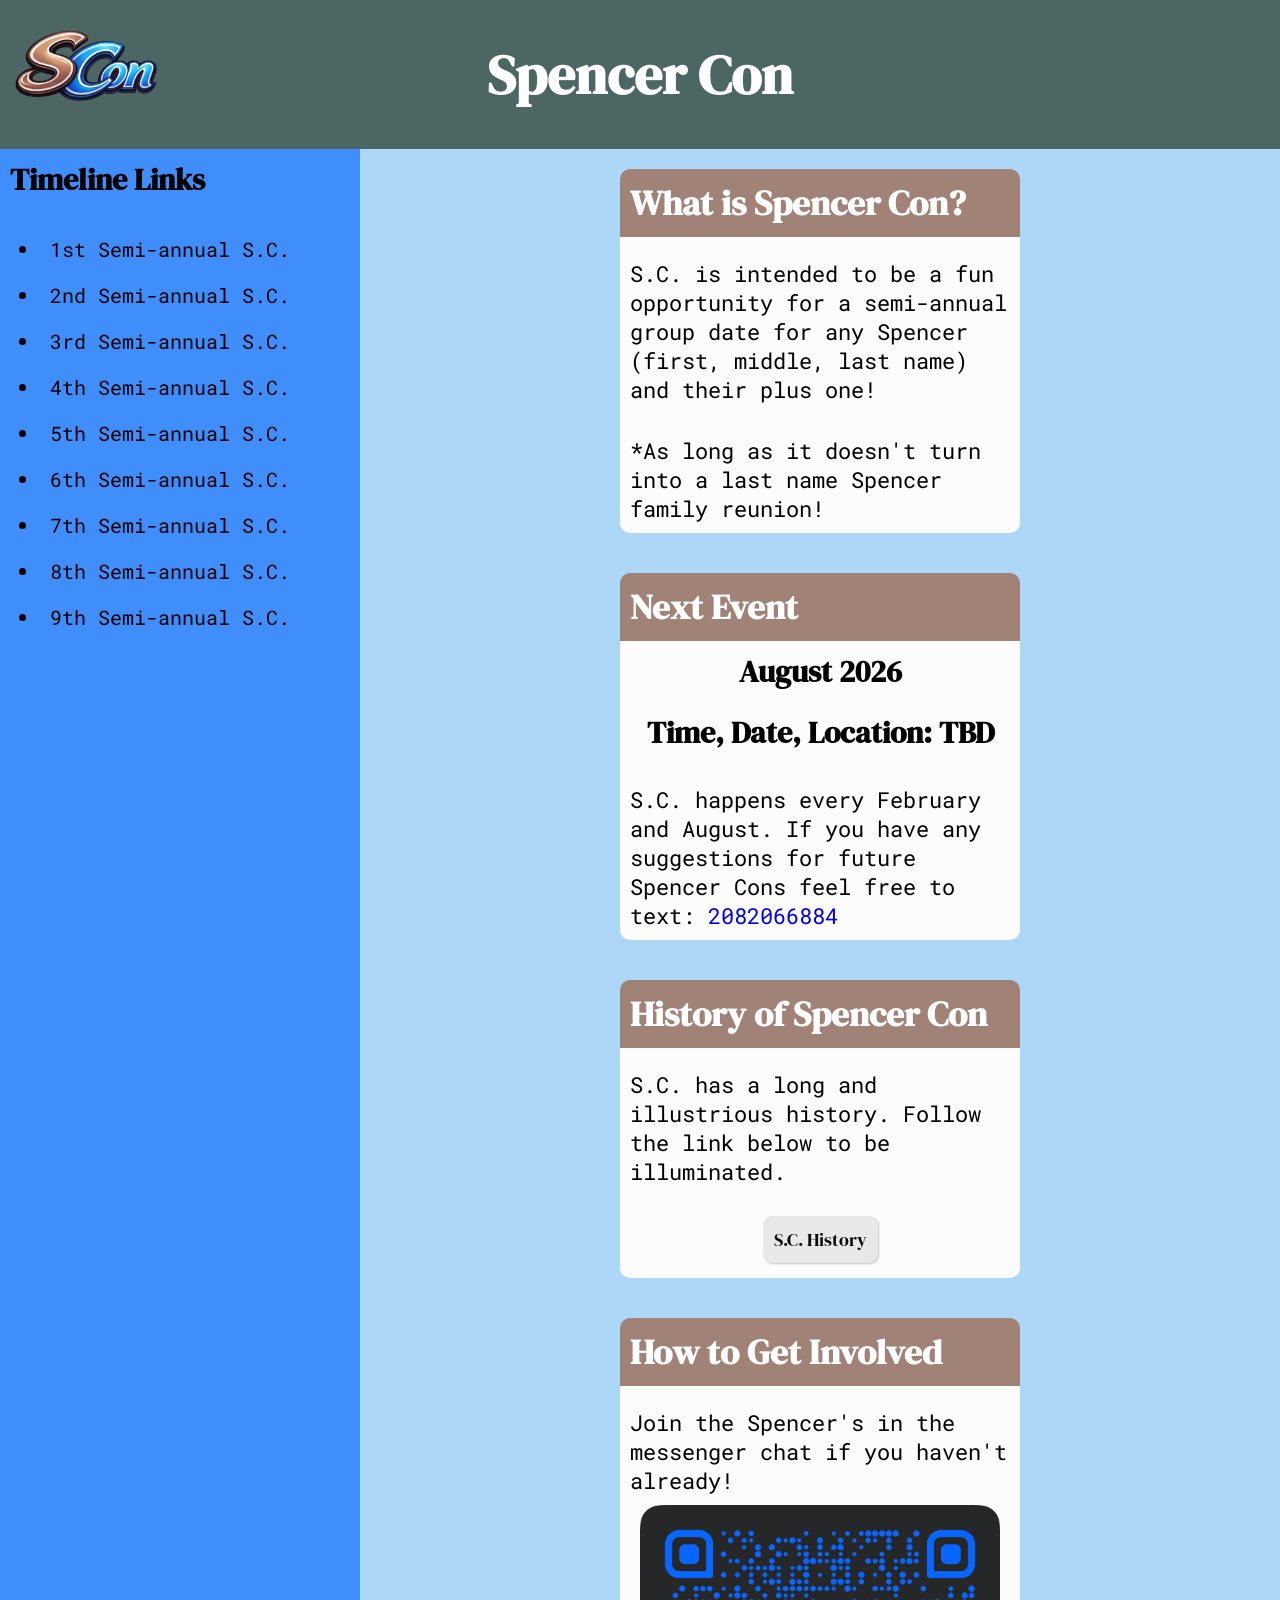
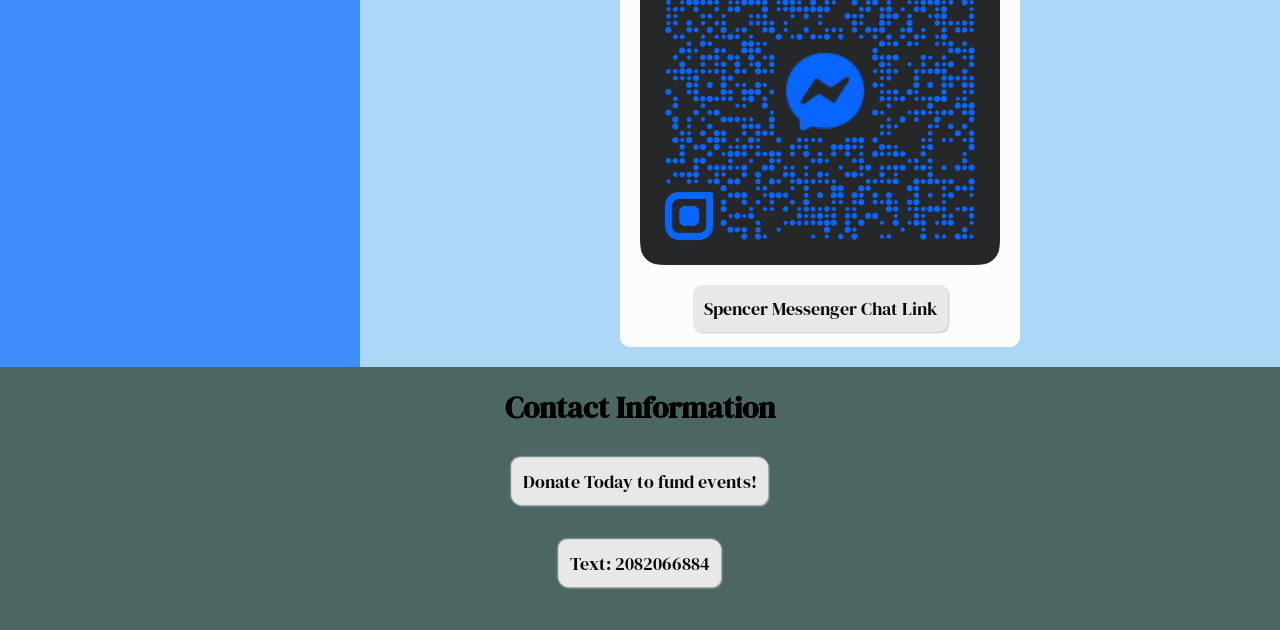
==== commit 340acdc5: "Finished! For now :)" ====
--- a/index.html
+++ b/index.html
@@ -15,50 +15,53 @@
 
 <!-- Header -->
 <header>
-
-    <a class="home-icon" href="index.html">
-        <img src="s_c_icon.png" alt="Home Icon">
+    <a class="home-icon" href="index.html" id="home-icon-animation">
+        <img src="s_con.png" alt="Home Icon">
     </a>
-
+    
     <div class="header-container">
         <h1 class="h1-header">
             Spencer Con
         </h1> 
+        
+    </div>
 
-    </div>
+    <!-- This Header Section is for the Top Button -->
+    <section id="header">
+    </section>
 </header>
 
 <!-- Side Bar Navigation -->
 <aside>
-    <h3>Timeline</h3>
+    <h3>Timeline Links</h3>
 
     <ul>
         <a href="history.html#SC1">
-            <li>1st Semi-annual S.C.</li>
+            <li class="nav-links">1st Semi-annual S.C.</li>
         </a>
         <a href="history.html#SC2">
-            <li>2nd Semi-annual S.C.</li>
+            <li class="nav-links">2nd Semi-annual S.C.</li>
         </a>
         <a href="history.html#SC3">
-            <li>3rd Semi-annual S.C.</li>
+            <li class="nav-links">3rd Semi-annual S.C.</li>
         </a>
         <a href="history.html#SC4">
-            <li>4th Semi-annual S.C.</li>
+            <li class="nav-links">4th Semi-annual S.C.</li>
         </a>
         <a href="history.html#SC5">
-            <li>5th Semi-annual S.C.</li>
+            <li class="nav-links">5th Semi-annual S.C.</li>
         </a>
         <a href="history.html#SC6">
-            <li>6th Semi-annual S.C.</li>
+            <li class="nav-links">6th Semi-annual S.C.</li>
         </a>
         <a href="history.html#SC7">
-            <li>7th Semi-annual S.C.</li>
+            <li class="nav-links">7th Semi-annual S.C.</li>
         </a>
         <a href="history.html#SC8">
-            <li>8th Semi-annual S.C.</li>
+            <li class="nav-links">8th Semi-annual S.C.</li>
         </a>
         <a href="history.html#SC9">
-            <li>9th Semi-annual S.C.</li>
+            <li class="nav-links">9th Semi-annual S.C.</li>
         </a>
     </ul>
     
@@ -114,7 +117,22 @@
 
 <!-- Footer -->
 <footer>
+    <div class="footer-container">
+        <h3>Contact Information</h3>
+        
+        <a target="_blank" href="https://venmo.com/u/Spencer-Kimball-20">
+            <button>
+                Donate Today to fund events!
+            </button>
+        </a>
+        
+        <a href="sms:2082066884">
+            <button>Text: 2082066884</button>
+        </a>
+    </div>
 
+    <br>
+    
 </footer>
 
 </html>
--- a/styles.css
+++ b/styles.css
@@ -34,7 +34,7 @@
 }
 
 /* ************************************************************************************************************************** */
-/* ***************** Including On Load Animations ************************************ */
+/* ***************** Objective - Including On Load Animations ************************************ */
 /* ************************************************************************************************************************** */
 
 /* Animation for the Cards */
@@ -95,6 +95,52 @@
   }
 }
 
+/* Animation for the Nav Buttons on the Bottom */
+.slide-in-left {
+	animation: slide-in-left 0.5s cubic-bezier(0.250, 0.460, 0.450, 0.940) forwards;
+}
+
+@keyframes slide-in-left {
+  0% {
+    transform: translateX(-1000px);
+    opacity: 0;
+  }
+  100% {
+    transform: translateX(0);
+    opacity: 1;
+  }
+}
+
+.slide-in-right {
+	animation: slide-in-right 0.5s cubic-bezier(0.250, 0.460, 0.450, 0.940) both;
+}
+
+@keyframes slide-in-right {
+  0% {
+    transform: translateX(1000px);
+    opacity: 0;
+  }
+  100% {
+    transform: translateX(0);
+    opacity: 1;
+  }
+}
+
+/* Animation for the Main SCon Icon */
+.swirl-in-fwd {
+	animation: swirl-in-fwd 2s cubic-bezier(0.550, 0.085, 0.680, 0.530) both;
+}
+
+@keyframes swirl-in-fwd {
+  0% {
+    transform: rotate(-540deg) scale(0);
+    opacity: 0;
+  }
+  100% {
+    transform: rotate(0) scale(1);
+    opacity: 1;
+  }
+}
 
 /* ************************************************************************************************************************* */
 /* ************************************************ Main/Default Setup ************************************************ */
@@ -175,6 +221,7 @@
   font-family: "Roboto Mono", monospace;
   font-size: 20px;
   padding: 10px;
+  color: black;
 }
 
 
@@ -222,7 +269,7 @@
   cursor: pointer;
   border: 1px solid #e8e8e8;
   transition: all 0.3s;
-  box-shadow: 6px 6px 12px #c5c5c5, -6px -6px 12px #ffffff;
+  box-shadow: 1px 1px 2px #c5c5c5, -1px -1px 2px #ffffff;
   
   padding: 10px;
   margin-bottom: 15px;
@@ -234,19 +281,69 @@
   box-shadow: inset 4px 4px 12px #c5c5c5, inset -4px -4px 12px #ffffff;
 }
 
+button:hover {
+  transform: scale(1.1);
+}
+
 .floating-btn {
   position: fixed;
   bottom: 20px;
   right: 20px;
-  padding: 12 px 18px;
-  font-size: 20px;
-  border: var(--tan);
+  font-size: 25px;
+  /* border: var(--tan); */
   border-radius: 8px;
-  background-color: var(--dusty-taupe);
-  color: white;
+  background-color: white;
+  /* background-color: var(--dusty-taupe); */
+  color: black;
   cursor: pointer;
 
   z-index: 1000;
+}
+
+#top-btn {
+  animation: slide-in-left 2.5s;
+}
+
+.floating-btn:hover {
+  transform: scale(1.2);
+}
+
+#home-icon-animation {
+  animation: swirl-in-fwd 2.5s;
+}
+
+/* *************************************************** */
+/* Floating Links to Each SpencerCon Event*/
+/* *************************************************** */
+#sc1-btn {
+  left: 10px;
+  width: fit-content;
+  animation: slide-in-left 1s;
+  /* border: solid black 2px; */
+}
+
+#sc3-btn {
+  left: 50px;
+  width: fit-content;
+  animation: slide-in-left 1.2s;
+}
+
+#sc5-btn {
+  left: 90px;
+  width: fit-content;
+  animation: slide-in-left 1.4s;
+}
+
+#sc7-btn {
+  left: 130px;
+  width: fit-content;
+  animation: slide-in-left 1.6s;
+}
+
+#sc9-btn {
+  left: 170px;
+  width: fit-content;
+  animation: slide-in-left 1.8s;
 }
 
 a {
@@ -265,18 +362,36 @@
   margin: 0 auto;
 }
 
-
+.footer-container {
+  display: flex;
+  align-items: center;
+  justify-content: center;
+  margin: 0 auto;
+  position: relative;
+  flex-direction: column;
+}
 
 .home-icon {
   position: absolute;
-  left: 20px;
+  left: 15px;
+  top: 20px;
 }
 
 .home-icon img {
-  height: 4rem;
+  height: 2rem;
   width: auto;
   display: inline-block;
 }
+
+.home-icon:hover {
+  transform: scale(1.2);
+}
+
+.nav-links:hover {
+  transform: scale(1.2);
+  font-family: "DM Serif Display", serif;
+}
+
 
 /* Containers for the main element */
 .main-container {
@@ -327,7 +442,6 @@
 }
 
 
-
 .img-history, .history-video {
   width: 20rem;
 }
@@ -486,6 +600,16 @@
     display:block;
 
   }
+
+  .home-icon img {
+    height: 3.7rem;
+  }
+
+  .home-icon {
+    position: absolute;
+    left: 15px;
+    top: 25px;
+  }
 }
 
 
@@ -513,6 +637,16 @@
   .img-history, .history-video {
     width: 40rem;
   }
+
+  .home-icon img {
+    height: 4.5rem;
+  }
+
+  .home-icon {
+    position: absolute;
+    left: 15px;
+    top: 30px;
+  }
 }
 
 /* Extra Extra Large Screen */
